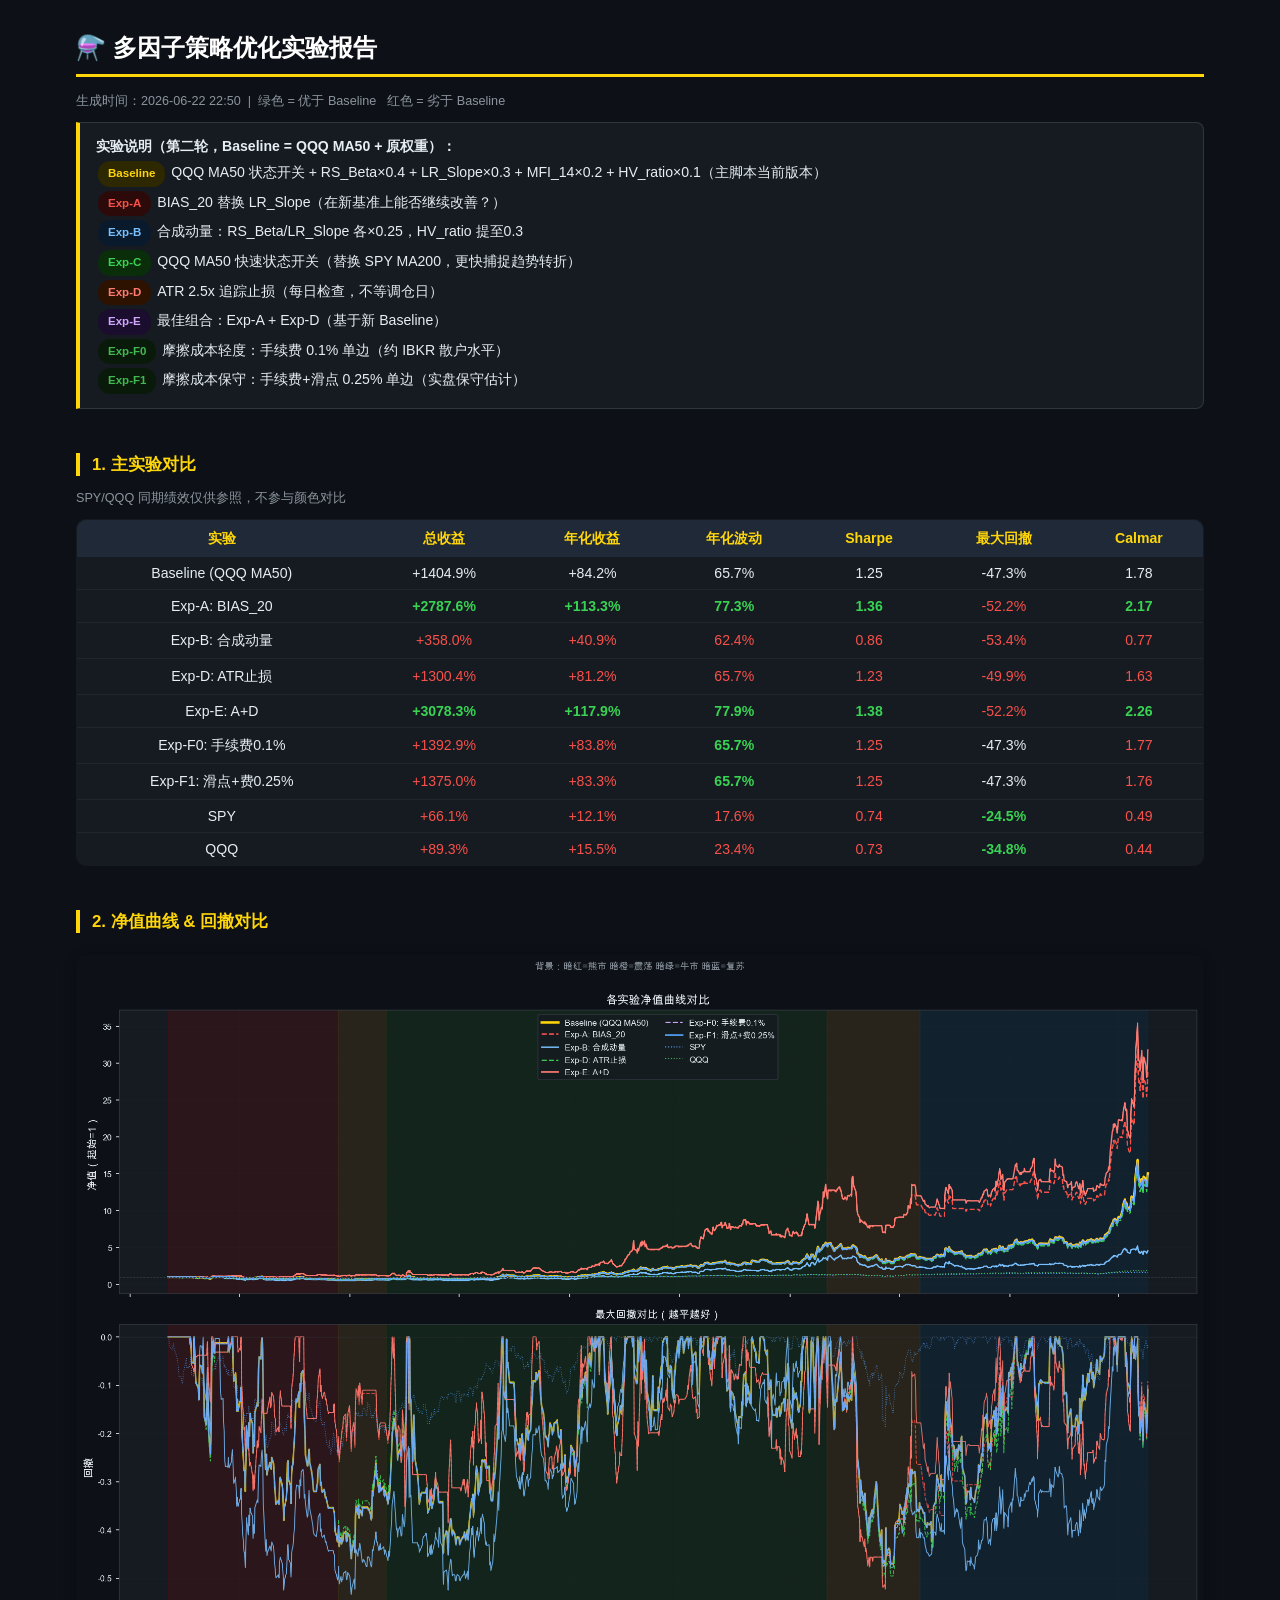
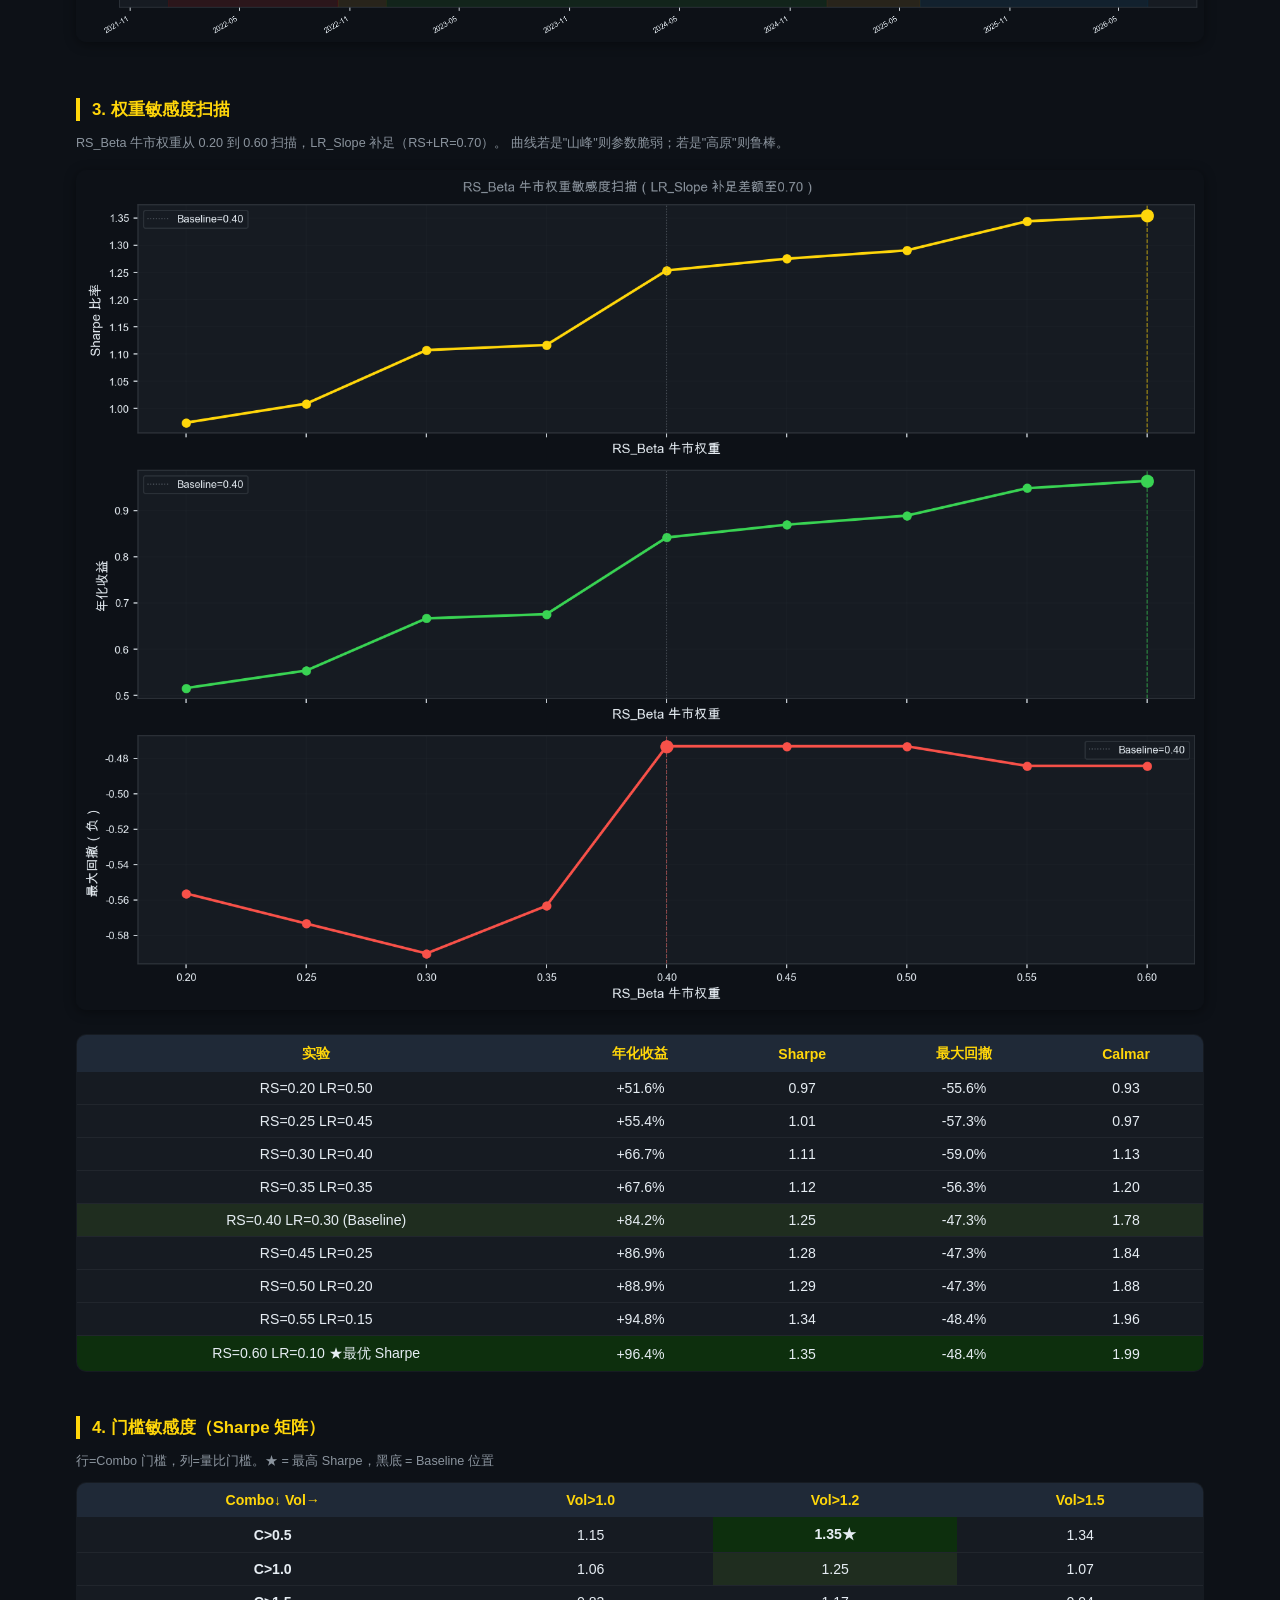
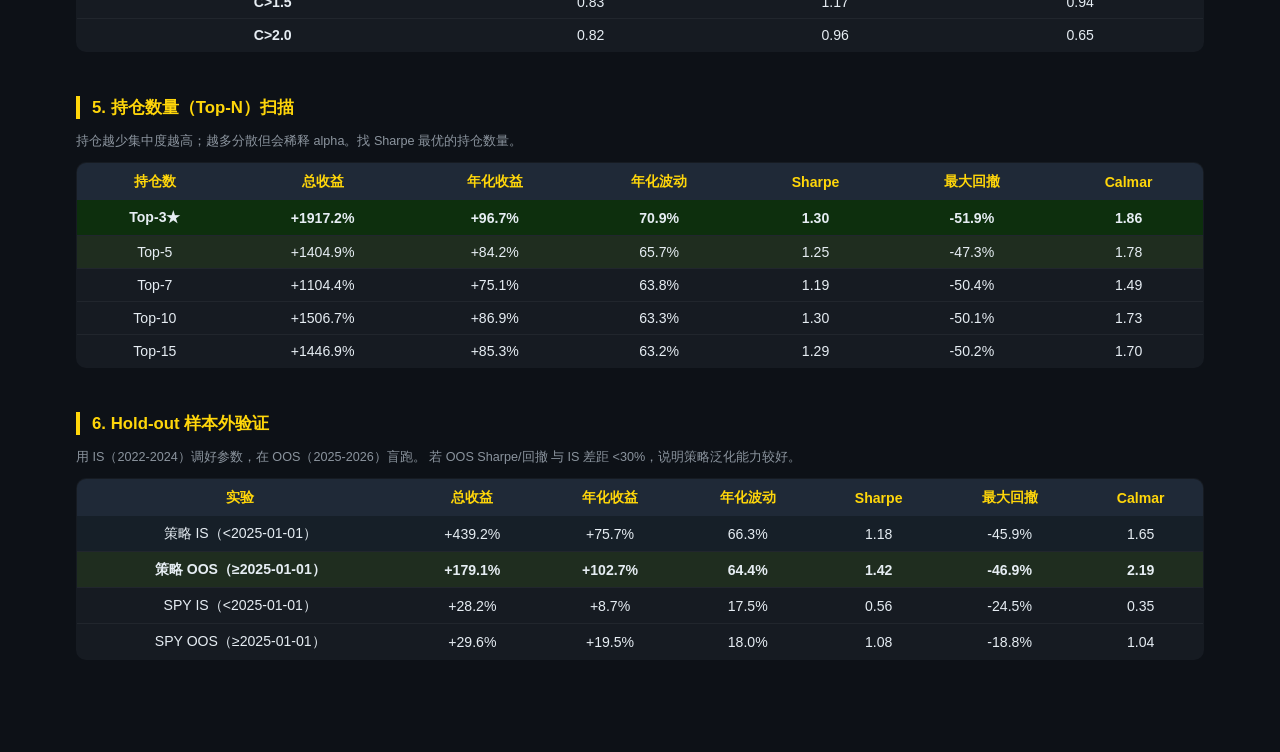
==== Trade-quant/report/combo_optimize_report.html @ c7bfcc57 "feat: 因子优化（BIAS_20替换LR_Slope + QQQ MA50）+ 综合实验框架 核心变更： - factor_combo_backtest.py：用BIAS_20（均值回归）替换LR" ====
<!DOCTYPE html>
<html lang="zh-CN">
<head>
  <meta charset="UTF-8">
  <title>多因子策略优化实验报告</title>
  <style>
    * { box-sizing: border-box; }
    body { font-family: -apple-system, BlinkMacSystemFont, 'Segoe UI', sans-serif;
            margin: 0; background: #0d1117; color: #e6edf3; }
    .main { max-width: 1200px; margin: 0 auto; padding: 32px 36px 80px; }
    h1 { color: #fff; border-bottom: 3px solid #ffd60a; padding-bottom: 10px;
          font-size: 1.5em; margin-top: 0; }
    h2 { color: #ffd60a; font-size: 1.05em; margin-top: 44px;
          border-left: 4px solid #ffd60a; padding-left: 12px; }
    table { border-collapse: collapse; width: 100%; margin: 12px 0;
             background: #161b22; border-radius: 10px; overflow: hidden;
             font-size: 0.88em; border: 1px solid #30363d; }
    th { background: #1f2937; color: #ffd60a; padding: 9px 14px; text-align: center; }
    td { padding: 8px 14px; text-align: center; border-bottom: 1px solid #21262d; }
    tr:last-child td { border-bottom: none; }
    img { max-width: 100%; border-radius: 10px;
           box-shadow: 0 2px 12px rgba(0,0,0,.4); margin: 8px 0; }
    .note { background: #161b22; border-left: 4px solid #ffd60a;
             padding: 12px 16px; border-radius: 0 8px 8px 0;
             margin: 12px 0; font-size: 0.88em; line-height: 1.7;
             border: 1px solid #30363d; border-left: 4px solid #ffd60a; }
    .sub { font-size: 0.79em; color: #8b949e; margin: 3px 0 10px; }
    .meta { display:flex; flex-wrap:wrap; gap:14px; margin:12px 0 }
    .meta-item { background:#161b22; border:1px solid #30363d; border-radius:8px;
                  padding:10px 16px; text-align:center; min-width:100px }
    .meta-item .val { font-size:1.2em; font-weight:700; color:#ffd60a }
    .meta-item .lbl { font-size:0.76em; color:#8b949e; margin-top:3px }
    .tag { display:inline-block; padding:3px 10px; border-radius:12px;
            font-size:0.82em; font-weight:700; margin:2px }
  </style>
</head>
<body>
<div class="main">
  <h1>⚗️ 多因子策略优化实验报告</h1>
  <p class="sub">生成时间：2026-06-22 22:50 &nbsp;|&nbsp; 绿色 = 优于 Baseline &nbsp; 红色 = 劣于 Baseline</p>

  <div class="note">
    <b>实验说明（第二轮，Baseline = QQQ MA50 + 原权重）：</b><br>
    <span class="tag" style="background:#2d2800;color:#ffd60a">Baseline</span>
    QQQ MA50 状态开关 + RS_Beta×0.4 + LR_Slope×0.3 + MFI_14×0.2 + HV_ratio×0.1（主脚本当前版本）<br>
    <span class="tag" style="background:#2d0a0a;color:#f85149">Exp-A</span>
    BIAS_20 替换 LR_Slope（在新基准上能否继续改善？）<br>
    <span class="tag" style="background:#0a1a2d;color:#79c0ff">Exp-B</span>
    合成动量：RS_Beta/LR_Slope 各×0.25，HV_ratio 提至0.3<br>
    <span class="tag" style="background:#0a2d0a;color:#39d353">Exp-C</span>
    QQQ MA50 快速状态开关（替换 SPY MA200，更快捕捉趋势转折）<br>
    <span class="tag" style="background:#2d1200;color:#ff7b72">Exp-D</span>
    ATR 2.5x 追踪止损（每日检查，不等调仓日）<br>
    <span class="tag" style="background:#1a0d2d;color:#d2a8ff">Exp-E</span>
    最佳组合：Exp-A + Exp-D（基于新 Baseline）<br>
    <span class="tag" style="background:#0a1a0a;color:#3fb950">Exp-F0</span>
    摩擦成本轻度：手续费 0.1% 单边（约 IBKR 散户水平）<br>
    <span class="tag" style="background:#0a1a0a;color:#3fb950">Exp-F1</span>
    摩擦成本保守：手续费+滑点 0.25% 单边（实盘保守估计）
  </div>

  <h2>1. 主实验对比</h2>
  <p class="sub">SPY/QQQ 同期绩效仅供参照，不参与颜色对比</p>
  <table>
    <thead><tr><th>实验</th><th>总收益</th><th>年化收益</th><th>年化波动</th><th>Sharpe</th><th>最大回撤</th><th>Calmar</th></tr></thead>
    <tbody><tr><td style="">Baseline (QQQ MA50)</td><td style="">+1404.9%</td><td style="">+84.2%</td><td style="">65.7%</td><td style="">1.25</td><td style="">-47.3%</td><td style="">1.78</td></tr><tr><td style="">Exp-A: BIAS_20</td><td style="color:#39d353;font-weight:700">+2787.6%</td><td style="color:#39d353;font-weight:700">+113.3%</td><td style="color:#39d353;font-weight:700">77.3%</td><td style="color:#39d353;font-weight:700">1.36</td><td style="color:#f85149">-52.2%</td><td style="color:#39d353;font-weight:700">2.17</td></tr><tr><td style="">Exp-B: 合成动量</td><td style="color:#f85149">+358.0%</td><td style="color:#f85149">+40.9%</td><td style="color:#f85149">62.4%</td><td style="color:#f85149">0.86</td><td style="color:#f85149">-53.4%</td><td style="color:#f85149">0.77</td></tr><tr><td style="">Exp-D: ATR止损</td><td style="color:#f85149">+1300.4%</td><td style="color:#f85149">+81.2%</td><td style="color:#f85149">65.7%</td><td style="color:#f85149">1.23</td><td style="color:#f85149">-49.9%</td><td style="color:#f85149">1.63</td></tr><tr><td style="">Exp-E: A+D</td><td style="color:#39d353;font-weight:700">+3078.3%</td><td style="color:#39d353;font-weight:700">+117.9%</td><td style="color:#39d353;font-weight:700">77.9%</td><td style="color:#39d353;font-weight:700">1.38</td><td style="color:#f85149">-52.2%</td><td style="color:#39d353;font-weight:700">2.26</td></tr><tr><td style="">Exp-F0: 手续费0.1%</td><td style="color:#f85149">+1392.9%</td><td style="color:#f85149">+83.8%</td><td style="color:#39d353;font-weight:700">65.7%</td><td style="color:#f85149">1.25</td><td style="">-47.3%</td><td style="color:#f85149">1.77</td></tr><tr><td style="">Exp-F1: 滑点+费0.25%</td><td style="color:#f85149">+1375.0%</td><td style="color:#f85149">+83.3%</td><td style="color:#39d353;font-weight:700">65.7%</td><td style="color:#f85149">1.25</td><td style="">-47.3%</td><td style="color:#f85149">1.76</td></tr><tr><td style="">SPY</td><td style="color:#f85149">+66.1%</td><td style="color:#f85149">+12.1%</td><td style="color:#f85149">17.6%</td><td style="color:#f85149">0.74</td><td style="color:#39d353;font-weight:700">-24.5%</td><td style="color:#f85149">0.49</td></tr><tr><td style="">QQQ</td><td style="color:#f85149">+89.3%</td><td style="color:#f85149">+15.5%</td><td style="color:#f85149">23.4%</td><td style="color:#f85149">0.73</td><td style="color:#39d353;font-weight:700">-34.8%</td><td style="color:#f85149">0.44</td></tr></tbody>
  </table>

  <h2>2. 净值曲线 & 回撤对比</h2>
  <img src="[data-uri]" alt="净值曲线对比">

  <h2>3. 权重敏感度扫描</h2>
  <p class="sub">RS_Beta 牛市权重从 0.20 到 0.60 扫描，LR_Slope 补足（RS+LR=0.70）。
  曲线若是"山峰"则参数脆弱；若是"高原"则鲁棒。</p>
  <img src="[data-uri]" alt="权重敏感度">
  <table>
    <thead><tr><th>实验</th><th>年化收益</th><th>Sharpe</th><th>最大回撤</th><th>Calmar</th></tr></thead>
    <tbody><tr><td>RS=0.20 LR=0.50</td><td>+51.6%</td><td>0.97</td><td>-55.6%</td><td>0.93</td></tr><tr><td>RS=0.25 LR=0.45</td><td>+55.4%</td><td>1.01</td><td>-57.3%</td><td>0.97</td></tr><tr><td>RS=0.30 LR=0.40</td><td>+66.7%</td><td>1.11</td><td>-59.0%</td><td>1.13</td></tr><tr><td>RS=0.35 LR=0.35</td><td>+67.6%</td><td>1.12</td><td>-56.3%</td><td>1.20</td></tr><tr style="background:#1f2d1f"><td>RS=0.40 LR=0.30 (Baseline)</td><td>+84.2%</td><td>1.25</td><td>-47.3%</td><td>1.78</td></tr><tr><td>RS=0.45 LR=0.25</td><td>+86.9%</td><td>1.28</td><td>-47.3%</td><td>1.84</td></tr><tr><td>RS=0.50 LR=0.20</td><td>+88.9%</td><td>1.29</td><td>-47.3%</td><td>1.88</td></tr><tr><td>RS=0.55 LR=0.15</td><td>+94.8%</td><td>1.34</td><td>-48.4%</td><td>1.96</td></tr><tr style="background:#0d2f0d"><td>RS=0.60 LR=0.10 ★最优 Sharpe</td><td>+96.4%</td><td>1.35</td><td>-48.4%</td><td>1.99</td></tr></tbody>
  </table>

  <h2>4. 门槛敏感度（Sharpe 矩阵）</h2>
  <p class="sub">行=Combo 门槛，列=量比门槛。★ = 最高 Sharpe，黑底 = Baseline 位置</p>
  <table>
    <thead><tr><th>Combo↓ Vol→</th><th>Vol>1.0</th><th>Vol>1.2</th><th>Vol>1.5</th></tr></thead>
    <tbody><tr><td style='font-weight:700'>C>0.5</td><td style="">1.15</td><td style="background:#0d2f0d;font-weight:700">1.35★</td><td style="">1.34</td></tr><tr><td style='font-weight:700'>C>1.0</td><td style="">1.06</td><td style="background:#1f2d1f">1.25</td><td style="">1.07</td></tr><tr><td style='font-weight:700'>C>1.5</td><td style="">0.83</td><td style="">1.17</td><td style="">0.94</td></tr><tr><td style='font-weight:700'>C>2.0</td><td style="">0.82</td><td style="">0.96</td><td style="">0.65</td></tr></tbody>
  </table>

  <h2>5. 持仓数量（Top-N）扫描</h2>
  <p class="sub">持仓越少集中度越高；越多分散但会稀释 alpha。找 Sharpe 最优的持仓数量。</p>
  <table>
    <thead><tr><th>持仓数</th><th>总收益</th><th>年化收益</th><th>年化波动</th><th>Sharpe</th><th>最大回撤</th><th>Calmar</th></tr></thead>
    <tbody><tr style="background:#0d2f0d;font-weight:700"><td>Top-3★</td><td>+1917.2%</td><td>+96.7%</td><td>70.9%</td><td>1.30</td><td>-51.9%</td><td>1.86</td></tr><tr style="background:#1f2d1f"><td>Top-5</td><td>+1404.9%</td><td>+84.2%</td><td>65.7%</td><td>1.25</td><td>-47.3%</td><td>1.78</td></tr><tr><td>Top-7</td><td>+1104.4%</td><td>+75.1%</td><td>63.8%</td><td>1.19</td><td>-50.4%</td><td>1.49</td></tr><tr><td>Top-10</td><td>+1506.7%</td><td>+86.9%</td><td>63.3%</td><td>1.30</td><td>-50.1%</td><td>1.73</td></tr><tr><td>Top-15</td><td>+1446.9%</td><td>+85.3%</td><td>63.2%</td><td>1.29</td><td>-50.2%</td><td>1.70</td></tr></tbody>
  </table>

  <h2>6. Hold-out 样本外验证</h2>
  <p class="sub">用 IS（2022-2024）调好参数，在 OOS（2025-2026）盲跑。
  若 OOS Sharpe/回撤 与 IS 差距 &lt;30%，说明策略泛化能力较好。</p>
  <table>
    <thead><tr><th>实验</th><th>总收益</th><th>年化收益</th><th>年化波动</th><th>Sharpe</th><th>最大回撤</th><th>Calmar</th></tr></thead>
    <tbody><tr style="background:#161f28"><td>策略 IS（<2025-01-01）</td><td>+439.2%</td><td>+75.7%</td><td>66.3%</td><td>1.18</td><td>-45.9%</td><td>1.65</td></tr><tr style="background:#1f2d1f;font-weight:700"><td>策略 OOS（≥2025-01-01）</td><td>+179.1%</td><td>+102.7%</td><td>64.4%</td><td>1.42</td><td>-46.9%</td><td>2.19</td></tr><tr><td>SPY IS（<2025-01-01）</td><td>+28.2%</td><td>+8.7%</td><td>17.5%</td><td>0.56</td><td>-24.5%</td><td>0.35</td></tr><tr><td>SPY OOS（≥2025-01-01）</td><td>+29.6%</td><td>+19.5%</td><td>18.0%</td><td>1.08</td><td>-18.8%</td><td>1.04</td></tr></tbody>
  </table>
</div>
</body>
</html>
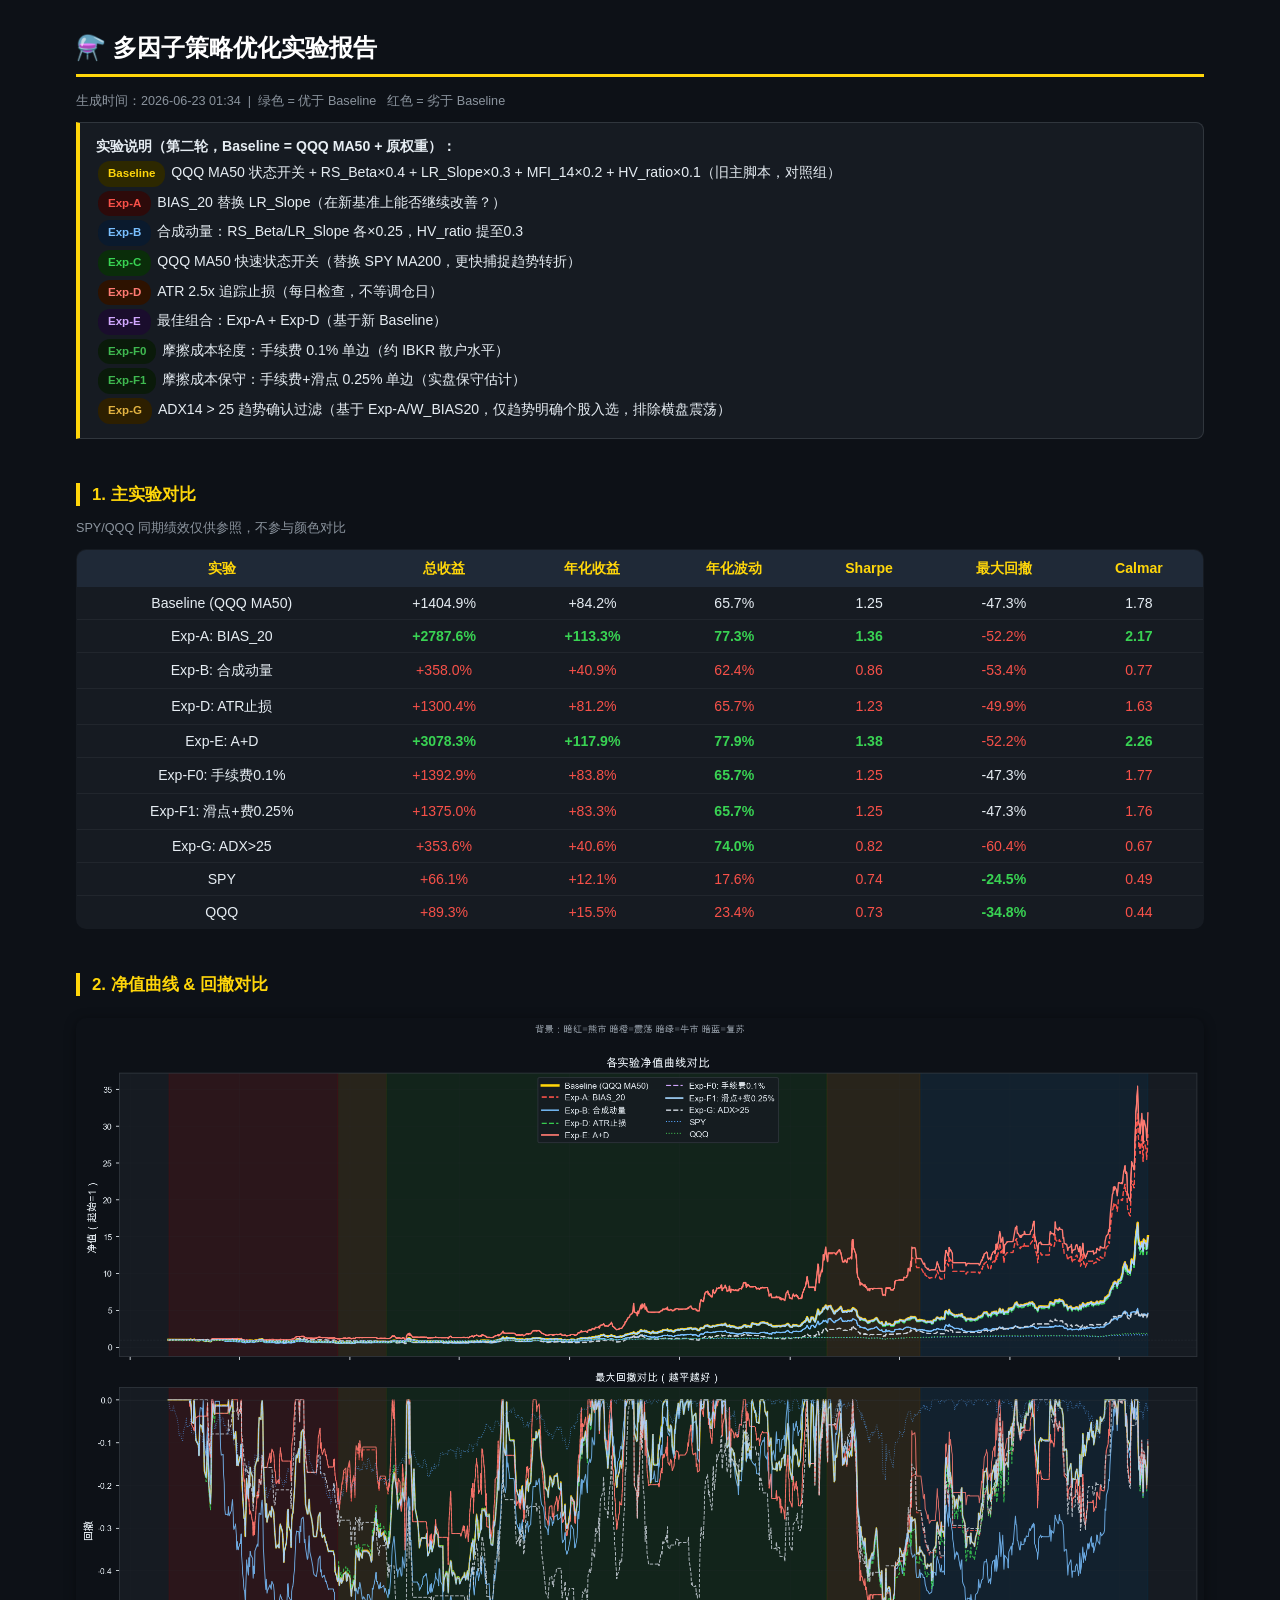
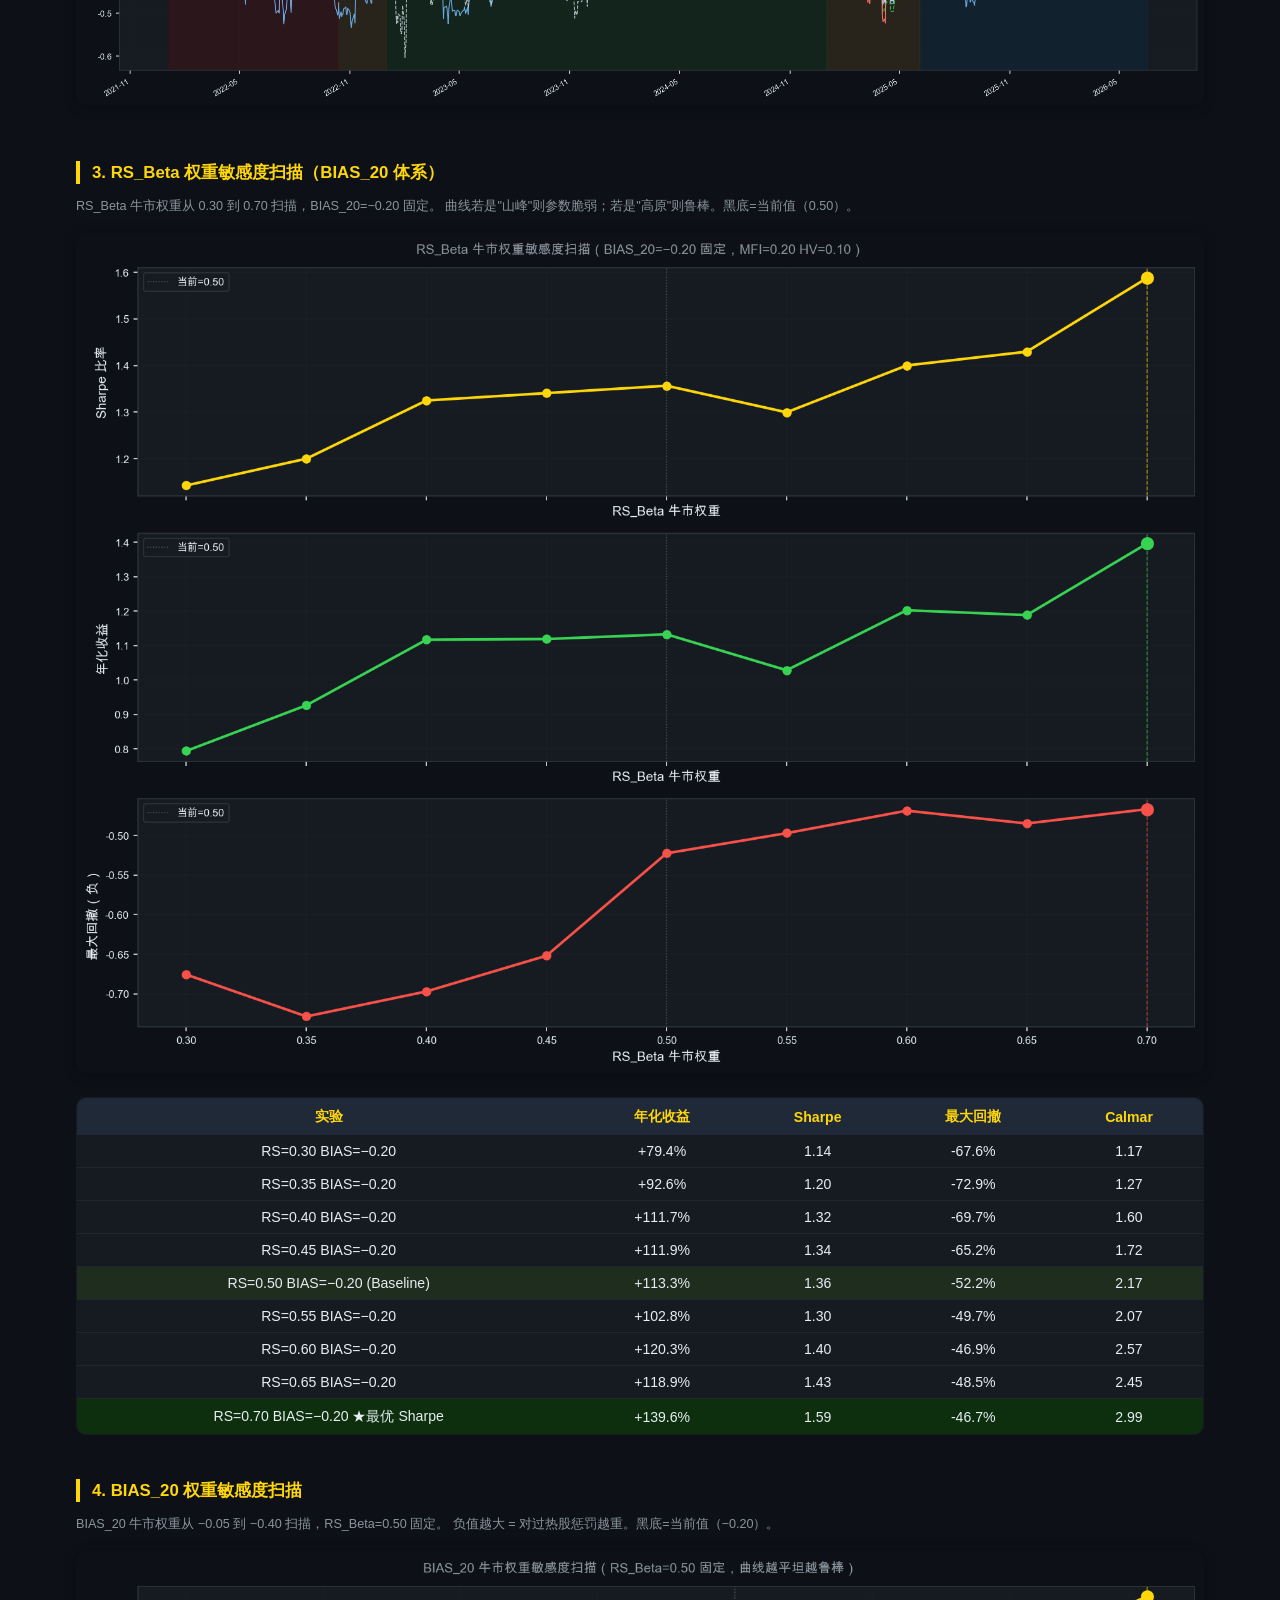
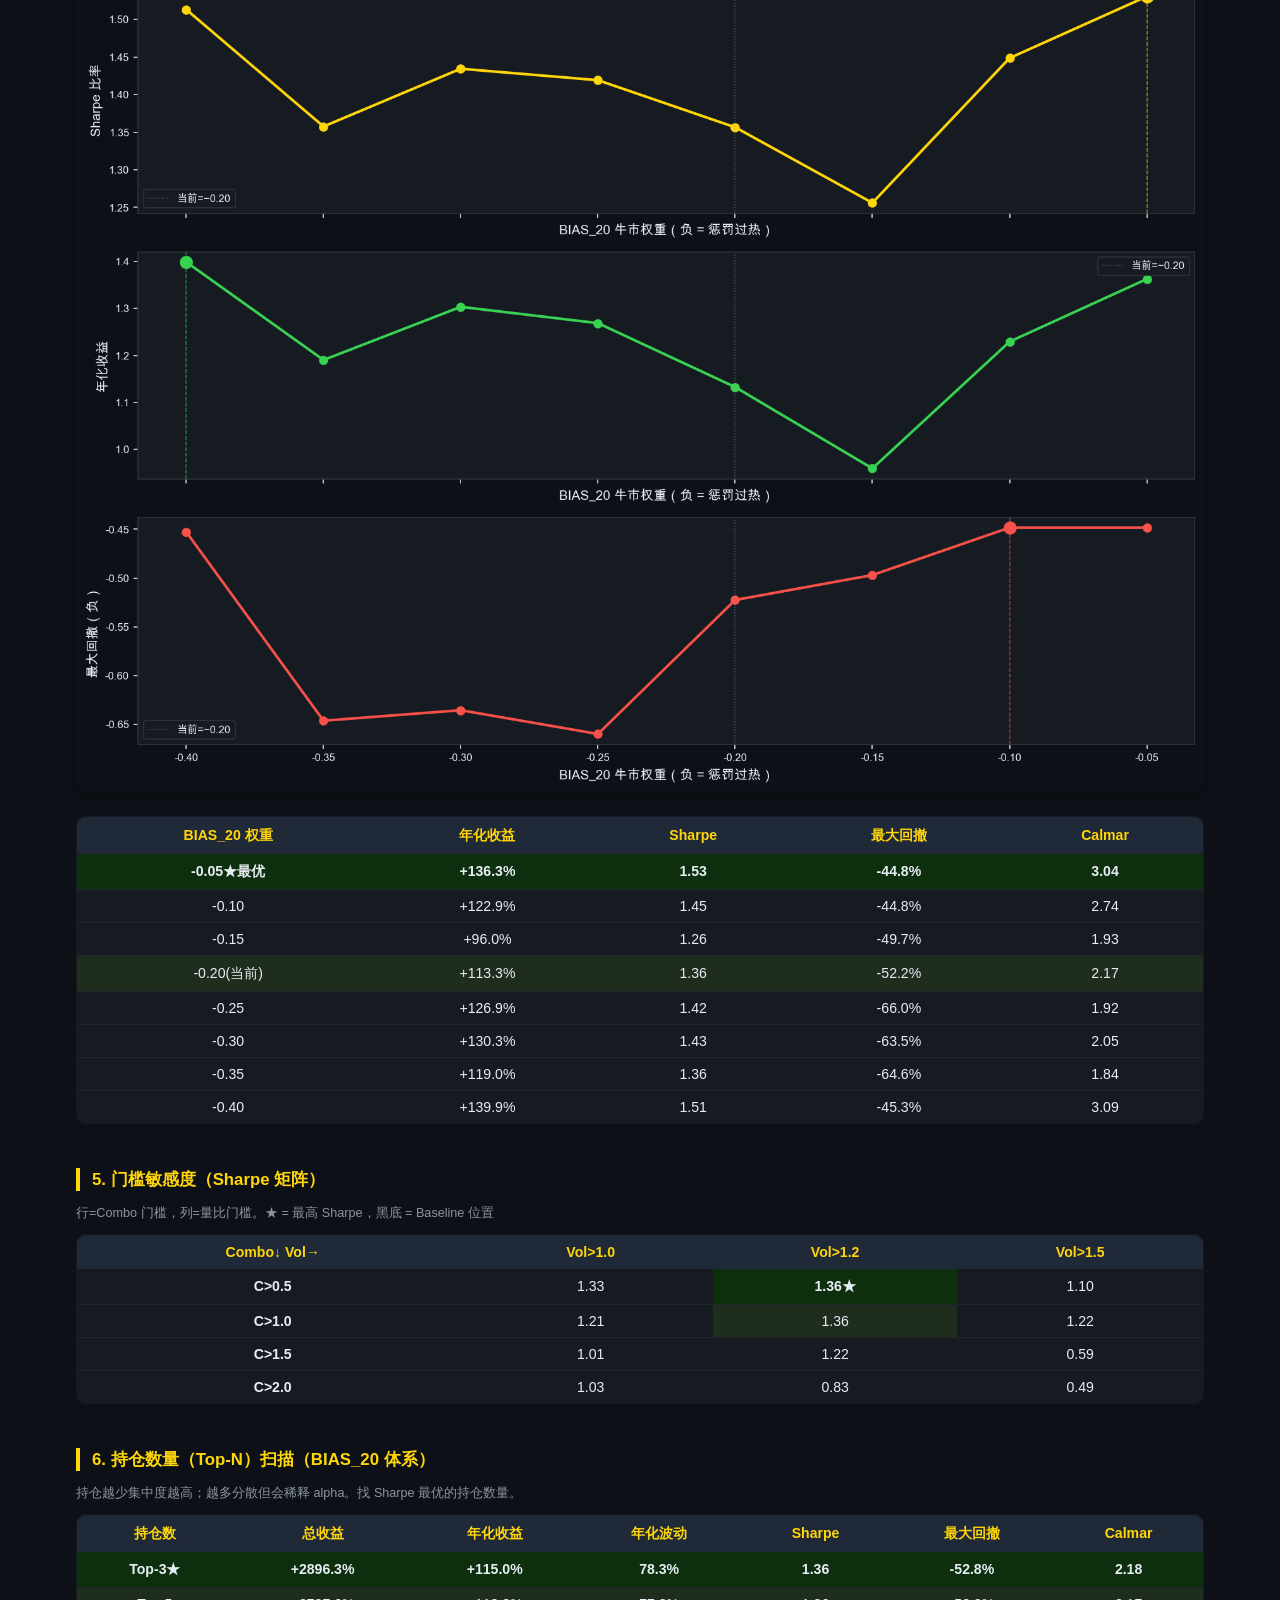
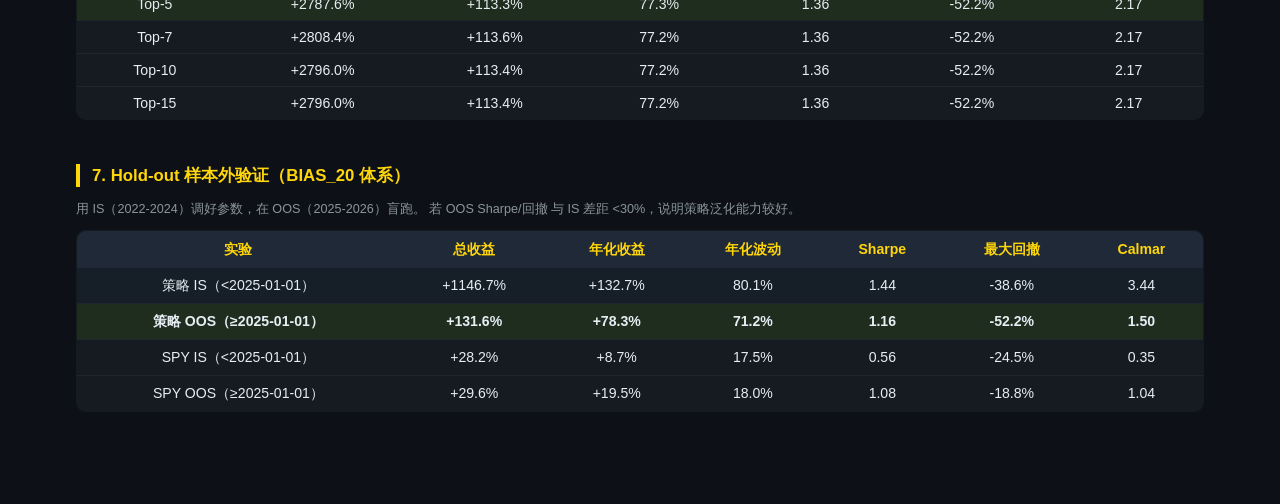
==== commit 81dd2dd7: "docs: 第十阶段 Exp-G 结果记录 — ADX>25 全面失败，维持 Exp-A Exp-G（ADX14>25 趋势过滤）结果：   Sharpe 0.82（vs Exp-A 1.36），Ma" ====
--- a/Trade-quant/report/combo_optimize_report.html
+++ b/Trade-quant/report/combo_optimize_report.html
@@ -37,12 +37,12 @@
 <body>
 <div class="main">
   <h1>⚗️ 多因子策略优化实验报告</h1>
-  <p class="sub">生成时间：2026-06-22 22:50 &nbsp;|&nbsp; 绿色 = 优于 Baseline &nbsp; 红色 = 劣于 Baseline</p>
+  <p class="sub">生成时间：2026-06-23 01:34 &nbsp;|&nbsp; 绿色 = 优于 Baseline &nbsp; 红色 = 劣于 Baseline</p>
 
   <div class="note">
     <b>实验说明（第二轮，Baseline = QQQ MA50 + 原权重）：</b><br>
     <span class="tag" style="background:#2d2800;color:#ffd60a">Baseline</span>
-    QQQ MA50 状态开关 + RS_Beta×0.4 + LR_Slope×0.3 + MFI_14×0.2 + HV_ratio×0.1（主脚本当前版本）<br>
+    QQQ MA50 状态开关 + RS_Beta×0.4 + LR_Slope×0.3 + MFI_14×0.2 + HV_ratio×0.1（旧主脚本，对照组）<br>
     <span class="tag" style="background:#2d0a0a;color:#f85149">Exp-A</span>
     BIAS_20 替换 LR_Slope（在新基准上能否继续改善？）<br>
     <span class="tag" style="background:#0a1a2d;color:#79c0ff">Exp-B</span>
@@ -56,48 +56,59 @@
     <span class="tag" style="background:#0a1a0a;color:#3fb950">Exp-F0</span>
     摩擦成本轻度：手续费 0.1% 单边（约 IBKR 散户水平）<br>
     <span class="tag" style="background:#0a1a0a;color:#3fb950">Exp-F1</span>
-    摩擦成本保守：手续费+滑点 0.25% 单边（实盘保守估计）
+    摩擦成本保守：手续费+滑点 0.25% 单边（实盘保守估计）<br>
+    <span class="tag" style="background:#2d1f00;color:#e3b341">Exp-G</span>
+    ADX14 &gt; 25 趋势确认过滤（基于 Exp-A/W_BIAS20，仅趋势明确个股入选，排除横盘震荡）
   </div>
 
   <h2>1. 主实验对比</h2>
   <p class="sub">SPY/QQQ 同期绩效仅供参照，不参与颜色对比</p>
   <table>
     <thead><tr><th>实验</th><th>总收益</th><th>年化收益</th><th>年化波动</th><th>Sharpe</th><th>最大回撤</th><th>Calmar</th></tr></thead>
-    <tbody><tr><td style="">Baseline (QQQ MA50)</td><td style="">+1404.9%</td><td style="">+84.2%</td><td style="">65.7%</td><td style="">1.25</td><td style="">-47.3%</td><td style="">1.78</td></tr><tr><td style="">Exp-A: BIAS_20</td><td style="color:#39d353;font-weight:700">+2787.6%</td><td style="color:#39d353;font-weight:700">+113.3%</td><td style="color:#39d353;font-weight:700">77.3%</td><td style="color:#39d353;font-weight:700">1.36</td><td style="color:#f85149">-52.2%</td><td style="color:#39d353;font-weight:700">2.17</td></tr><tr><td style="">Exp-B: 合成动量</td><td style="color:#f85149">+358.0%</td><td style="color:#f85149">+40.9%</td><td style="color:#f85149">62.4%</td><td style="color:#f85149">0.86</td><td style="color:#f85149">-53.4%</td><td style="color:#f85149">0.77</td></tr><tr><td style="">Exp-D: ATR止损</td><td style="color:#f85149">+1300.4%</td><td style="color:#f85149">+81.2%</td><td style="color:#f85149">65.7%</td><td style="color:#f85149">1.23</td><td style="color:#f85149">-49.9%</td><td style="color:#f85149">1.63</td></tr><tr><td style="">Exp-E: A+D</td><td style="color:#39d353;font-weight:700">+3078.3%</td><td style="color:#39d353;font-weight:700">+117.9%</td><td style="color:#39d353;font-weight:700">77.9%</td><td style="color:#39d353;font-weight:700">1.38</td><td style="color:#f85149">-52.2%</td><td style="color:#39d353;font-weight:700">2.26</td></tr><tr><td style="">Exp-F0: 手续费0.1%</td><td style="color:#f85149">+1392.9%</td><td style="color:#f85149">+83.8%</td><td style="color:#39d353;font-weight:700">65.7%</td><td style="color:#f85149">1.25</td><td style="">-47.3%</td><td style="color:#f85149">1.77</td></tr><tr><td style="">Exp-F1: 滑点+费0.25%</td><td style="color:#f85149">+1375.0%</td><td style="color:#f85149">+83.3%</td><td style="color:#39d353;font-weight:700">65.7%</td><td style="color:#f85149">1.25</td><td style="">-47.3%</td><td style="color:#f85149">1.76</td></tr><tr><td style="">SPY</td><td style="color:#f85149">+66.1%</td><td style="color:#f85149">+12.1%</td><td style="color:#f85149">17.6%</td><td style="color:#f85149">0.74</td><td style="color:#39d353;font-weight:700">-24.5%</td><td style="color:#f85149">0.49</td></tr><tr><td style="">QQQ</td><td style="color:#f85149">+89.3%</td><td style="color:#f85149">+15.5%</td><td style="color:#f85149">23.4%</td><td style="color:#f85149">0.73</td><td style="color:#39d353;font-weight:700">-34.8%</td><td style="color:#f85149">0.44</td></tr></tbody>
+    <tbody><tr><td style="">Baseline (QQQ MA50)</td><td style="">+1404.9%</td><td style="">+84.2%</td><td style="">65.7%</td><td style="">1.25</td><td style="">-47.3%</td><td style="">1.78</td></tr><tr><td style="">Exp-A: BIAS_20</td><td style="color:#39d353;font-weight:700">+2787.6%</td><td style="color:#39d353;font-weight:700">+113.3%</td><td style="color:#39d353;font-weight:700">77.3%</td><td style="color:#39d353;font-weight:700">1.36</td><td style="color:#f85149">-52.2%</td><td style="color:#39d353;font-weight:700">2.17</td></tr><tr><td style="">Exp-B: 合成动量</td><td style="color:#f85149">+358.0%</td><td style="color:#f85149">+40.9%</td><td style="color:#f85149">62.4%</td><td style="color:#f85149">0.86</td><td style="color:#f85149">-53.4%</td><td style="color:#f85149">0.77</td></tr><tr><td style="">Exp-D: ATR止损</td><td style="color:#f85149">+1300.4%</td><td style="color:#f85149">+81.2%</td><td style="color:#f85149">65.7%</td><td style="color:#f85149">1.23</td><td style="color:#f85149">-49.9%</td><td style="color:#f85149">1.63</td></tr><tr><td style="">Exp-E: A+D</td><td style="color:#39d353;font-weight:700">+3078.3%</td><td style="color:#39d353;font-weight:700">+117.9%</td><td style="color:#39d353;font-weight:700">77.9%</td><td style="color:#39d353;font-weight:700">1.38</td><td style="color:#f85149">-52.2%</td><td style="color:#39d353;font-weight:700">2.26</td></tr><tr><td style="">Exp-F0: 手续费0.1%</td><td style="color:#f85149">+1392.9%</td><td style="color:#f85149">+83.8%</td><td style="color:#39d353;font-weight:700">65.7%</td><td style="color:#f85149">1.25</td><td style="">-47.3%</td><td style="color:#f85149">1.77</td></tr><tr><td style="">Exp-F1: 滑点+费0.25%</td><td style="color:#f85149">+1375.0%</td><td style="color:#f85149">+83.3%</td><td style="color:#39d353;font-weight:700">65.7%</td><td style="color:#f85149">1.25</td><td style="">-47.3%</td><td style="color:#f85149">1.76</td></tr><tr><td style="">Exp-G: ADX>25</td><td style="color:#f85149">+353.6%</td><td style="color:#f85149">+40.6%</td><td style="color:#39d353;font-weight:700">74.0%</td><td style="color:#f85149">0.82</td><td style="color:#f85149">-60.4%</td><td style="color:#f85149">0.67</td></tr><tr><td style="">SPY</td><td style="color:#f85149">+66.1%</td><td style="color:#f85149">+12.1%</td><td style="color:#f85149">17.6%</td><td style="color:#f85149">0.74</td><td style="color:#39d353;font-weight:700">-24.5%</td><td style="color:#f85149">0.49</td></tr><tr><td style="">QQQ</td><td style="color:#f85149">+89.3%</td><td style="color:#f85149">+15.5%</td><td style="color:#f85149">23.4%</td><td style="color:#f85149">0.73</td><td style="color:#39d353;font-weight:700">-34.8%</td><td style="color:#f85149">0.44</td></tr></tbody>
   </table>
 
   <h2>2. 净值曲线 & 回撤对比</h2>
-  <img src="[data-uri]